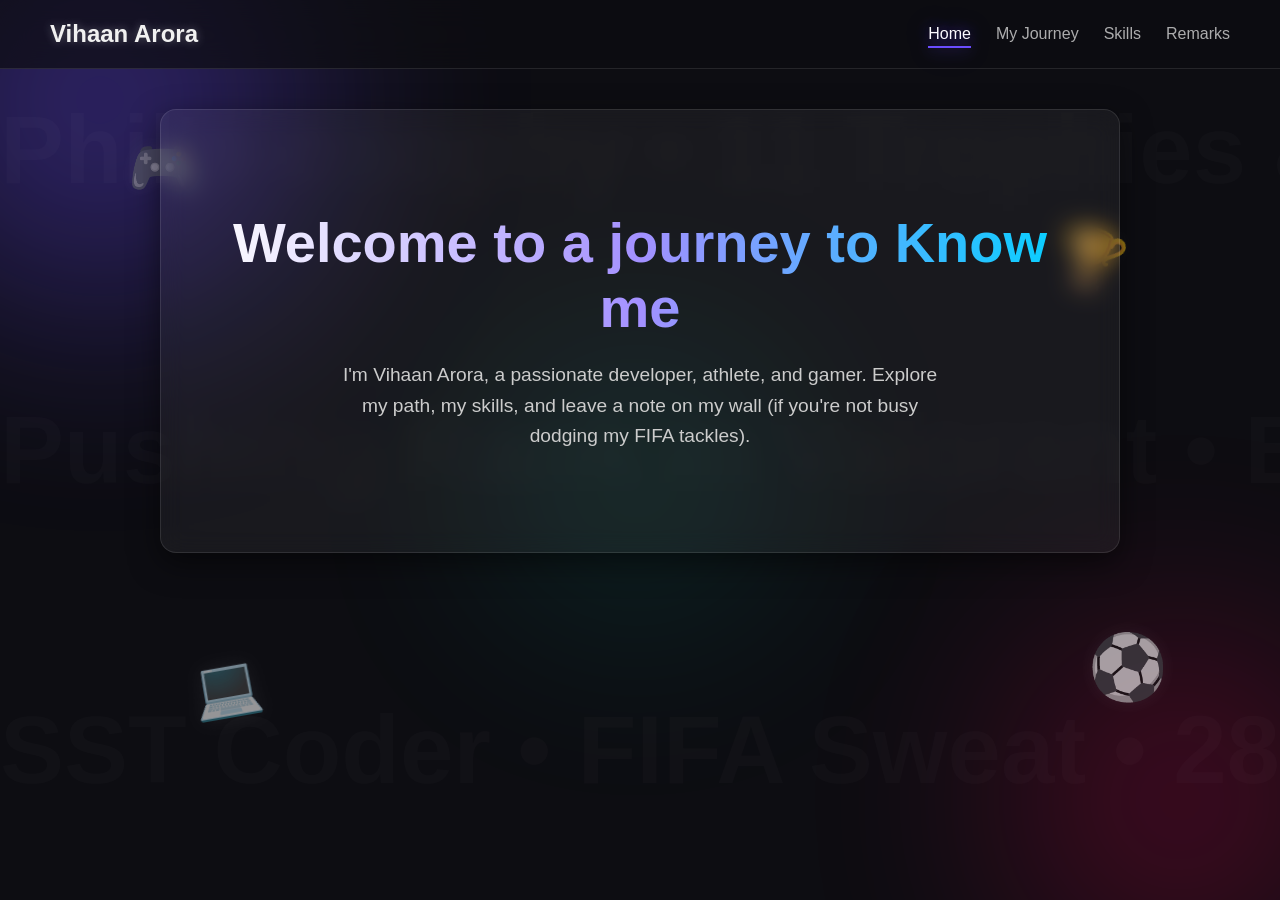
==== index.html @ 1f347086 "Add files via upload" ====
<!DOCTYPE html>
<html lang="en">
<head>
    <meta charset="UTF-8">
    <meta name="viewport" content="width=device-width, initial-scale=1.0">
    <title>Vihaan Arora | Home</title>
    <link rel="stylesheet" href="global.css">
    <style>
        .hero { text-align: center; padding: 100px 40px; position: relative; overflow: hidden; }
        .hero h1 { font-size: 3.5rem; margin-bottom: 20px; background: linear-gradient(90deg, #fff, #a390ff, #00d2ff); -webkit-background-clip: text; -webkit-text-fill-color: transparent; animation: gradientShift 5s infinite alternate; }
        .hero p { font-size: 1.2rem; color: #ccc; max-width: 600px; margin: 0 auto; line-height: 1.6; }
        @keyframes gradientShift { 0% { background-position: 0% 50%; } 100% { background-position: 100% 50%; } }
    </style>
</head>
<body>
    <div class="glow-orb orb-1"></div>
    <div class="glow-orb orb-2"></div>
    <div class="glow-orb orb-3"></div>
    
    <!-- Background Personality Text -->
    <div class="bg-texts">
        <span>Phil's-osophy • 11 Trophies & Counting • RGB Adds 10 FPS</span>
        <span>Pushing Rank in Valorant • BOY! • Midfield Maestro • BITS Pilani</span>
        <span>SST Coder • FIFA Sweat • 28 Medals • God of War</span>
    </div>

    <!-- Random Stickers -->
    <div class="sticker s-1">🎮</div>
    <div class="sticker s-2">⚽</div>
    <div class="sticker s-3">🏆</div>
    <div class="sticker s-4">💻</div>

    <nav>
        <div class="nav-brand">Vihaan Arora</div>
        <div class="nav-links">
            <a href="index.html" class="nav-btn active">Home</a>
            <a href="journey.html" class="nav-btn">My Journey</a>
            <a href="skills.html" class="nav-btn">Skills</a>
            <a href="remarks.html" class="nav-btn">Remarks</a>
        </div>
    </nav>
    <main>
        <div class="glass-container hero">
            <h1>Welcome to a journey to Know me</h1>
            <p>I'm Vihaan Arora, a passionate developer, athlete, and gamer. Explore my path, my skills, and leave a note on my wall (if you're not busy dodging my FIFA tackles).</p>
        </div>
    </main>

    <script src="popups.js"></script>
</body>
</html>
---- global.css ----
:root {
    --bg-color: #0d0d12;
    --text-color: #f1f1f1;
    --accent: #6b4cff;
    --neon-glow: 0 0 15px rgba(107, 76, 255, 0.6), 0 0 30px rgba(107, 76, 255, 0.4);
    --glass-bg: rgba(255, 255, 255, 0.05);
    --glass-border: rgba(255, 255, 255, 0.1);
}

* { margin: 0; padding: 0; box-sizing: border-box; font-family: 'Segoe UI', sans-serif; }
body { background-color: var(--bg-color); color: var(--text-color); overflow-x: hidden; min-height: 100vh; }

/* RGB Ambient Background Glows */
.glow-orb { position: fixed; border-radius: 50%; filter: blur(120px); z-index: -3; }
.orb-1 { width: 400px; height: 400px; background: #6b4cff; top: -100px; left: -100px; opacity: 0.4; }
.orb-2 { width: 300px; height: 300px; background: #ff0055; bottom: -50px; right: -50px; opacity: 0.3; }
.orb-3 { width: 250px; height: 250px; background: #00ffcc; top: 40%; left: 40%; opacity: 0.15; }

/* Personality Background Texts */
.bg-texts {
    position: fixed; top: 0; left: 0; width: 100vw; height: 100vh; pointer-events: none; z-index: -2; 
    overflow: hidden; color: rgba(255,255,255,0.02); font-size: 6rem; font-weight: 900; 
    display: flex; flex-direction: column; justify-content: space-around; white-space: nowrap;
}
.bg-texts span:nth-child(even) { animation: scrollBg 30s linear infinite; }
.bg-texts span:nth-child(odd) { animation: scrollBgRev 35s linear infinite; }
@keyframes scrollBg { 0% { transform: translateX(0); } 100% { transform: translateX(-50%); } }
@keyframes scrollBgRev { 0% { transform: translateX(-50%); } 100% { transform: translateX(0); } }

/* Floating Stickers */
.sticker { position: fixed; font-size: 3.5rem; opacity: 0.6; z-index: -1; animation: float 6s ease-in-out infinite; pointer-events: none; filter: drop-shadow(0 0 10px rgba(255,255,255,0.1)); }
.s-1 { top: 15%; left: 10%; animation-delay: 0s; } /* Controller */
.s-2 { top: 70%; left: 85%; animation-delay: 1.5s; font-size: 4rem; } /* Football */
.s-3 { top: 25%; right: 12%; animation-delay: 2s; transform: rotate(15deg); } /* Trophy */
.s-4 { bottom: 20%; left: 15%; animation-delay: 0.5s; transform: rotate(-10deg); } /* Laptop */
@keyframes float { 0%, 100% { transform: translateY(0) rotate(0deg); } 50% { transform: translateY(-25px) rotate(15deg); } }

/* Navigation with RGB Neon Hover */
nav { display: flex; justify-content: space-between; align-items: center; padding: 20px 50px; background: rgba(13, 13, 18, 0.7); backdrop-filter: blur(15px); border-bottom: 1px solid var(--glass-border); position: sticky; top: 0; z-index: 100; }
.nav-brand { font-size: 1.5rem; font-weight: bold; text-shadow: 0 0 10px rgba(255,255,255,0.3); }
.nav-links { display: flex; gap: 25px; }
.nav-btn { text-decoration: none; color: var(--text-color); font-size: 1rem; transition: 0.3s; opacity: 0.7; position: relative; }
.nav-btn::after { content: ''; position: absolute; bottom: -5px; left: 0; width: 0%; height: 2px; background: var(--accent); transition: 0.3s; box-shadow: var(--neon-glow); }
.nav-btn:hover, .nav-btn.active { opacity: 1; color: #fff; text-shadow: var(--neon-glow); }
.nav-btn:hover::after, .nav-btn.active::after { width: 100%; }

main { padding: 40px 20px; max-width: 1000px; margin: 0 auto; }
.glass-container { background: var(--glass-bg); border: 1px solid var(--glass-border); border-radius: 16px; padding: 40px; backdrop-filter: blur(12px); margin-bottom: 30px; animation: fadeIn 0.5s cubic-bezier(0.1, 0.9, 0.2, 1); box-shadow: 0 10px 30px rgba(0,0,0,0.5); }
@keyframes fadeIn { from { opacity: 0; transform: translateY(20px) scale(0.98); } to { opacity: 1; transform: translateY(0) scale(1); } }

/* Funny Pop-up Toast */
.toast { position: fixed; bottom: -100px; left: 50%; transform: translateX(-50%); background: rgba(13, 13, 18, 0.9); border: 1px solid var(--accent); padding: 15px 25px; border-radius: 50px; font-weight: bold; color: white; box-shadow: var(--neon-glow); transition: 0.6s cubic-bezier(0.68, -0.55, 0.265, 1.55); z-index: 1000; }
.toast.show { bottom: 40px; }
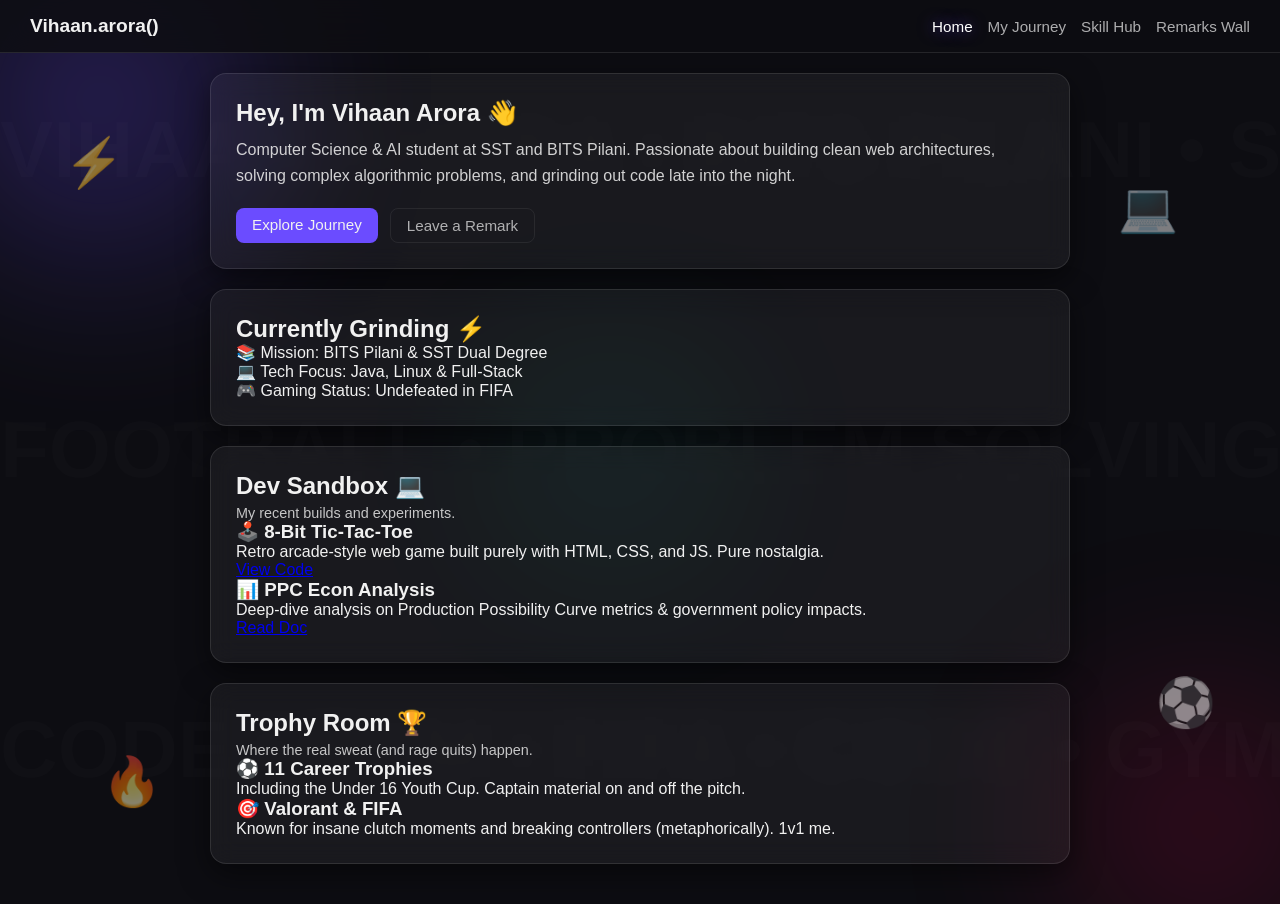
==== commit b4c837c3: "Update index.html" ====
--- a/index.html
+++ b/index.html
@@ -3,47 +3,100 @@
 <head>
     <meta charset="UTF-8">
     <meta name="viewport" content="width=device-width, initial-scale=1.0">
-    <title>Vihaan Arora | Home</title>
+    <title>Vihaan Arora | Portfolio</title>
     <link rel="stylesheet" href="global.css">
-    <style>
-        .hero { text-align: center; padding: 100px 40px; position: relative; overflow: hidden; }
-        .hero h1 { font-size: 3.5rem; margin-bottom: 20px; background: linear-gradient(90deg, #fff, #a390ff, #00d2ff); -webkit-background-clip: text; -webkit-text-fill-color: transparent; animation: gradientShift 5s infinite alternate; }
-        .hero p { font-size: 1.2rem; color: #ccc; max-width: 600px; margin: 0 auto; line-height: 1.6; }
-        @keyframes gradientShift { 0% { background-position: 0% 50%; } 100% { background-position: 100% 50%; } }
-    </style>
 </head>
 <body>
     <div class="glow-orb orb-1"></div>
     <div class="glow-orb orb-2"></div>
     <div class="glow-orb orb-3"></div>
-    
-    <!-- Background Personality Text -->
+
     <div class="bg-texts">
-        <span>Phil's-osophy • 11 Trophies & Counting • RGB Adds 10 FPS</span>
-        <span>Pushing Rank in Valorant • BOY! • Midfield Maestro • BITS Pilani</span>
-        <span>SST Coder • FIFA Sweat • 28 Medals • God of War</span>
+        <span>VIHAAN ARORA • BITS PILANI • SST • CS & AI •</span>
+        <span>FOOTBALL • PROBLEM SOLVING • JAVA • LINUX •</span>
+        <span>CODE • GYM • FIFA • CODE • GYM • FIFA •</span>
     </div>
 
-    <!-- Random Stickers -->
-    <div class="sticker s-1">🎮</div>
+    <div class="sticker s-1">⚡</div>
     <div class="sticker s-2">⚽</div>
-    <div class="sticker s-3">🏆</div>
-    <div class="sticker s-4">💻</div>
+    <div class="sticker s-3">💻</div>
+    <div class="sticker s-4">🔥</div>
 
     <nav>
-        <div class="nav-brand">Vihaan Arora</div>
+        <div class="nav-brand">Vihaan.arora()</div>
         <div class="nav-links">
             <a href="index.html" class="nav-btn active">Home</a>
             <a href="journey.html" class="nav-btn">My Journey</a>
-            <a href="skills.html" class="nav-btn">Skills</a>
-            <a href="remarks.html" class="nav-btn">Remarks</a>
+            <a href="skills.html" class="nav-btn">Skill Hub</a>
+            <a href="remarks.html" class="nav-btn">Remarks Wall</a>
         </div>
     </nav>
+
     <main>
-        <div class="glass-container hero">
-            <h1>Welcome to a journey to Know me</h1>
-            <p>I'm Vihaan Arora, a passionate developer, athlete, and gamer. Explore my path, my skills, and leave a note on my wall (if you're not busy dodging my FIFA tackles).</p>
-        </div>
+        <!-- Hero Section -->
+        <section class="glass-container hero-section">
+            <h1>Hey, I'm Vihaan Arora <span style="color: var(--accent);">👋</span></h1>
+            <p style="margin-top: 10px; opacity: 0.85; line-height: 1.6;">
+                Computer Science & AI student at SST and BITS Pilani. Passionate about building clean web architectures, solving complex algorithmic problems, and grinding out code late into the night.
+            </p>
+            <div style="margin-top: 20px; display: flex; gap: 12px; flex-wrap: wrap;">
+                <a href="journey.html" class="nav-btn" style="background: var(--accent); padding: 8px 16px; border-radius: 8px; opacity: 1;">Explore Journey</a>
+                <a href="remarks.html" class="nav-btn" style="border: 1px solid var(--glass-border); padding: 8px 16px; border-radius: 8px;">Leave a Remark</a>
+            </div>
+        </section>
+
+        <!-- Currently Grinding Live Dashboard -->
+        <section class="glass-container">
+            <h2>Currently Grinding ⚡</h2>
+            <div class="dashboard">
+                <div class="dashboard-item">
+                    <span>📚 Mission: BITS Pilani & SST Dual Degree</span>
+                    <div class="progress-bar"><div class="progress-fill" style="width: 85%; background: var(--accent); color: var(--accent);"></div></div>
+                </div>
+                <div class="dashboard-item">
+                    <span>💻 Tech Focus: Java, Linux & Full-Stack</span>
+                    <div class="progress-bar"><div class="progress-fill" style="width: 70%; background: #00ffcc; color: #00ffcc;"></div></div>
+                </div>
+                <div class="dashboard-item">
+                    <span>🎮 Gaming Status: Undefeated in FIFA</span>
+                    <div class="progress-bar"><div class="progress-fill" style="width: 99%; background: #ff0055; color: #ff0055;"></div></div>
+                </div>
+            </div>
+        </section>
+
+        <!-- Dev Sandbox (Projects) -->
+        <section class="glass-container">
+            <h2>Dev Sandbox 💻</h2>
+            <p style="opacity: 0.8; margin-top: 5px; font-size: 0.9rem;">My recent builds and experiments.</p>
+            <div class="bento-grid">
+                <div class="bento-card">
+                    <h3>🕹️ 8-Bit Tic-Tac-Toe</h3>
+                    <p>Retro arcade-style web game built purely with HTML, CSS, and JS. Pure nostalgia.</p>
+                    <a href="#" class="card-link">View Code</a>
+                </div>
+                <div class="bento-card">
+                    <h3>📊 PPC Econ Analysis</h3>
+                    <p>Deep-dive analysis on Production Possibility Curve metrics & government policy impacts.</p>
+                    <a href="#" class="card-link">Read Doc</a>
+                </div>
+            </div>
+        </section>
+
+        <!-- Trophy Room (Sports & Esports) -->
+        <section class="glass-container">
+            <h2>Trophy Room 🏆</h2>
+            <p style="opacity: 0.8; margin-top: 5px; font-size: 0.9rem;">Where the real sweat (and rage quits) happen.</p>
+            <div class="bento-grid">
+                <div class="bento-card trophy-card">
+                    <h3>⚽ 11 Career Trophies</h3>
+                    <p>Including the Under 16 Youth Cup. Captain material on and off the pitch.</p>
+                </div>
+                <div class="bento-card trophy-card">
+                    <h3>🎯 Valorant & FIFA</h3>
+                    <p>Known for insane clutch moments and breaking controllers (metaphorically). 1v1 me.</p>
+                </div>
+            </div>
+        </section>
     </main>
 
     <script src="popups.js"></script>
--- a/global.css
+++ b/global.css
@@ -1,8 +1,9 @@
+/* global.css - Complete & Optimized with Perfect Vertical Centering */
 :root {
     --bg-color: #0d0d12;
     --text-color: #f1f1f1;
     --accent: #6b4cff;
-    --neon-glow: 0 0 15px rgba(107, 76, 255, 0.6), 0 0 30px rgba(107, 76, 255, 0.4);
+    --neon-glow: 0 0 15px rgba(107, 76, 255, 0.6);
     --glass-bg: rgba(255, 255, 255, 0.05);
     --glass-border: rgba(255, 255, 255, 0.1);
 }
@@ -10,44 +11,95 @@
 * { margin: 0; padding: 0; box-sizing: border-box; font-family: 'Segoe UI', sans-serif; }
 body { background-color: var(--bg-color); color: var(--text-color); overflow-x: hidden; min-height: 100vh; }
 
-/* RGB Ambient Background Glows */
-.glow-orb { position: fixed; border-radius: 50%; filter: blur(120px); z-index: -3; }
-.orb-1 { width: 400px; height: 400px; background: #6b4cff; top: -100px; left: -100px; opacity: 0.4; }
-.orb-2 { width: 300px; height: 300px; background: #ff0055; bottom: -50px; right: -50px; opacity: 0.3; }
-.orb-3 { width: 250px; height: 250px; background: #00ffcc; top: 40%; left: 40%; opacity: 0.15; }
+/* Responsive Background Orbs */
+.glow-orb { position: fixed; border-radius: 50%; filter: blur(100px); z-index: -3; pointer-events: none; }
+.orb-1 { width: 300px; height: 300px; background: #6b4cff; top: -50px; left: -50px; opacity: 0.3; }
+.orb-2 { width: 250px; height: 250px; background: #ff0055; bottom: -50px; right: -50px; opacity: 0.2; }
+.orb-3 { width: 200px; height: 200px; background: #00ffcc; top: 40%; left: 40%; opacity: 0.1; }
 
-/* Personality Background Texts */
+/* Background Personality Texts */
 .bg-texts {
     position: fixed; top: 0; left: 0; width: 100vw; height: 100vh; pointer-events: none; z-index: -2; 
-    overflow: hidden; color: rgba(255,255,255,0.02); font-size: 6rem; font-weight: 900; 
+    overflow: hidden; color: rgba(255,255,255,0.015); font-size: 5rem; font-weight: 900; 
     display: flex; flex-direction: column; justify-content: space-around; white-space: nowrap;
 }
-.bg-texts span:nth-child(even) { animation: scrollBg 30s linear infinite; }
-.bg-texts span:nth-child(odd) { animation: scrollBgRev 35s linear infinite; }
+.bg-texts span:nth-child(even) { animation: scrollBg 35s linear infinite; }
+.bg-texts span:nth-child(odd) { animation: scrollBgRev 40s linear infinite; }
 @keyframes scrollBg { 0% { transform: translateX(0); } 100% { transform: translateX(-50%); } }
 @keyframes scrollBgRev { 0% { transform: translateX(-50%); } 100% { transform: translateX(0); } }
 
 /* Floating Stickers */
-.sticker { position: fixed; font-size: 3.5rem; opacity: 0.6; z-index: -1; animation: float 6s ease-in-out infinite; pointer-events: none; filter: drop-shadow(0 0 10px rgba(255,255,255,0.1)); }
-.s-1 { top: 15%; left: 10%; animation-delay: 0s; } /* Controller */
-.s-2 { top: 70%; left: 85%; animation-delay: 1.5s; font-size: 4rem; } /* Football */
-.s-3 { top: 25%; right: 12%; animation-delay: 2s; transform: rotate(15deg); } /* Trophy */
-.s-4 { bottom: 20%; left: 15%; animation-delay: 0.5s; transform: rotate(-10deg); } /* Laptop */
-@keyframes float { 0%, 100% { transform: translateY(0) rotate(0deg); } 50% { transform: translateY(-25px) rotate(15deg); } }
+.sticker { position: fixed; font-size: 3rem; opacity: 0.5; z-index: -1; animation: float 6s ease-in-out infinite; pointer-events: none; }
+.s-1 { top: 15%; left: 5%; }
+.s-2 { top: 75%; right: 5%; animation-delay: 1.5s; }
+.s-3 { top: 20%; right: 8%; animation-delay: 2s; }
+.s-4 { bottom: 10%; left: 8%; animation-delay: 0.5s; }
+@keyframes float { 0%, 100% { transform: translateY(0); } 50% { transform: translateY(-15px); } }
 
-/* Navigation with RGB Neon Hover */
-nav { display: flex; justify-content: space-between; align-items: center; padding: 20px 50px; background: rgba(13, 13, 18, 0.7); backdrop-filter: blur(15px); border-bottom: 1px solid var(--glass-border); position: sticky; top: 0; z-index: 100; }
-.nav-brand { font-size: 1.5rem; font-weight: bold; text-shadow: 0 0 10px rgba(255,255,255,0.3); }
-.nav-links { display: flex; gap: 25px; }
-.nav-btn { text-decoration: none; color: var(--text-color); font-size: 1rem; transition: 0.3s; opacity: 0.7; position: relative; }
-.nav-btn::after { content: ''; position: absolute; bottom: -5px; left: 0; width: 0%; height: 2px; background: var(--accent); transition: 0.3s; box-shadow: var(--neon-glow); }
+/* Responsive Navigation Bar */
+nav { display: flex; justify-content: space-between; align-items: center; padding: 15px 30px; background: rgba(13, 13, 18, 0.85); backdrop-filter: blur(15px); border-bottom: 1px solid var(--glass-border); position: sticky; top: 0; z-index: 100; }
+.nav-brand { font-size: 1.2rem; font-weight: bold; }
+.nav-links { display: flex; gap: 15px; flex-wrap: wrap; }
+.nav-btn { text-decoration: none; color: var(--text-color); font-size: 0.95rem; transition: 0.3s; opacity: 0.7; }
 .nav-btn:hover, .nav-btn.active { opacity: 1; color: #fff; text-shadow: var(--neon-glow); }
-.nav-btn:hover::after, .nav-btn.active::after { width: 100%; }
 
-main { padding: 40px 20px; max-width: 1000px; margin: 0 auto; }
-.glass-container { background: var(--glass-bg); border: 1px solid var(--glass-border); border-radius: 16px; padding: 40px; backdrop-filter: blur(12px); margin-bottom: 30px; animation: fadeIn 0.5s cubic-bezier(0.1, 0.9, 0.2, 1); box-shadow: 0 10px 30px rgba(0,0,0,0.5); }
-@keyframes fadeIn { from { opacity: 0; transform: translateY(20px) scale(0.98); } to { opacity: 1; transform: translateY(0) scale(1); } }
+main { padding: 20px; max-width: 900px; margin: 0 auto; width: 100%; }
+.glass-container { background: var(--glass-bg); border: 1px solid var(--glass-border); border-radius: 16px; padding: 25px; backdrop-filter: blur(12px); margin-bottom: 20px; box-shadow: 0 10px 30px rgba(0,0,0,0.5); }
 
-/* Funny Pop-up Toast */
-.toast { position: fixed; bottom: -100px; left: 50%; transform: translateX(-50%); background: rgba(13, 13, 18, 0.9); border: 1px solid var(--accent); padding: 15px 25px; border-radius: 50px; font-weight: bold; color: white; box-shadow: var(--neon-glow); transition: 0.6s cubic-bezier(0.68, -0.55, 0.265, 1.55); z-index: 1000; }
-.toast.show { bottom: 40px; }
+/* Multi-directional Toast Notifications (Vertically Centered Left/Right) */
+.toast {
+    position: fixed;
+    background: rgba(13, 13, 18, 0.95);
+    border: 1px solid var(--accent);
+    padding: 14px 22px;
+    border-radius: 12px;
+    font-weight: bold;
+    color: white;
+    box-shadow: var(--neon-glow);
+    z-index: 1000;
+    font-size: 0.95rem;
+    max-width: 320px;
+    width: max-content;
+    transition: 0.6s cubic-bezier(0.175, 0.885, 0.32, 1.275);
+}
+
+/* Bottom Entrance */
+.toast-bottom { bottom: -100px; left: 50%; transform: translateX(-50%); }
+.toast-bottom.show { bottom: 30px; transform: translateX(-50%); }
+
+/* Top Entrance */
+.toast-top { top: -100px; left: 50%; transform: translateX(-50%); }
+.toast-top.show { top: 30px; transform: translateX(-50%); }
+
+/* Left Entrance (Vertically Centered on Left Side) */
+.toast-left { left: -400px; top: 50%; transform: translateY(-50%); }
+.toast-left.show { left: 30px; transform: translateY(-50%); }
+
+/* Right Entrance (Vertically Centered on Right Side) */
+.toast-right { right: -400px; top: 50%; transform: translateY(-50%); }
+.toast-right.show { right: 30px; transform: translateY(-50%); }
+
+/* Mobile Optimizations */
+@media (max-width: 768px) {
+    nav { padding: 15px 20px; flex-direction: column; gap: 10px; text-align: center; }
+    .nav-links { justify-content: center; gap: 12px; }
+    .sticker, .bg-texts { display: none; }
+    .glass-container { padding: 20px; }
+    main { padding: 10px; }
+
+    /* On mobile, force left/right popups to slide from bottom smoothly to prevent screen cutting */
+    .toast-left, .toast-right { 
+        left: 50% !important; 
+        right: auto !important; 
+        top: auto !important;
+        transform: translateX(-50%); 
+        bottom: -100px;
+    }
+    .toast-left.show, .toast-right.show { 
+        left: 50% !important; 
+        right: auto !important; 
+        top: auto !important;
+        transform: translateX(-50%); 
+        bottom: 30px; 
+    }
+}
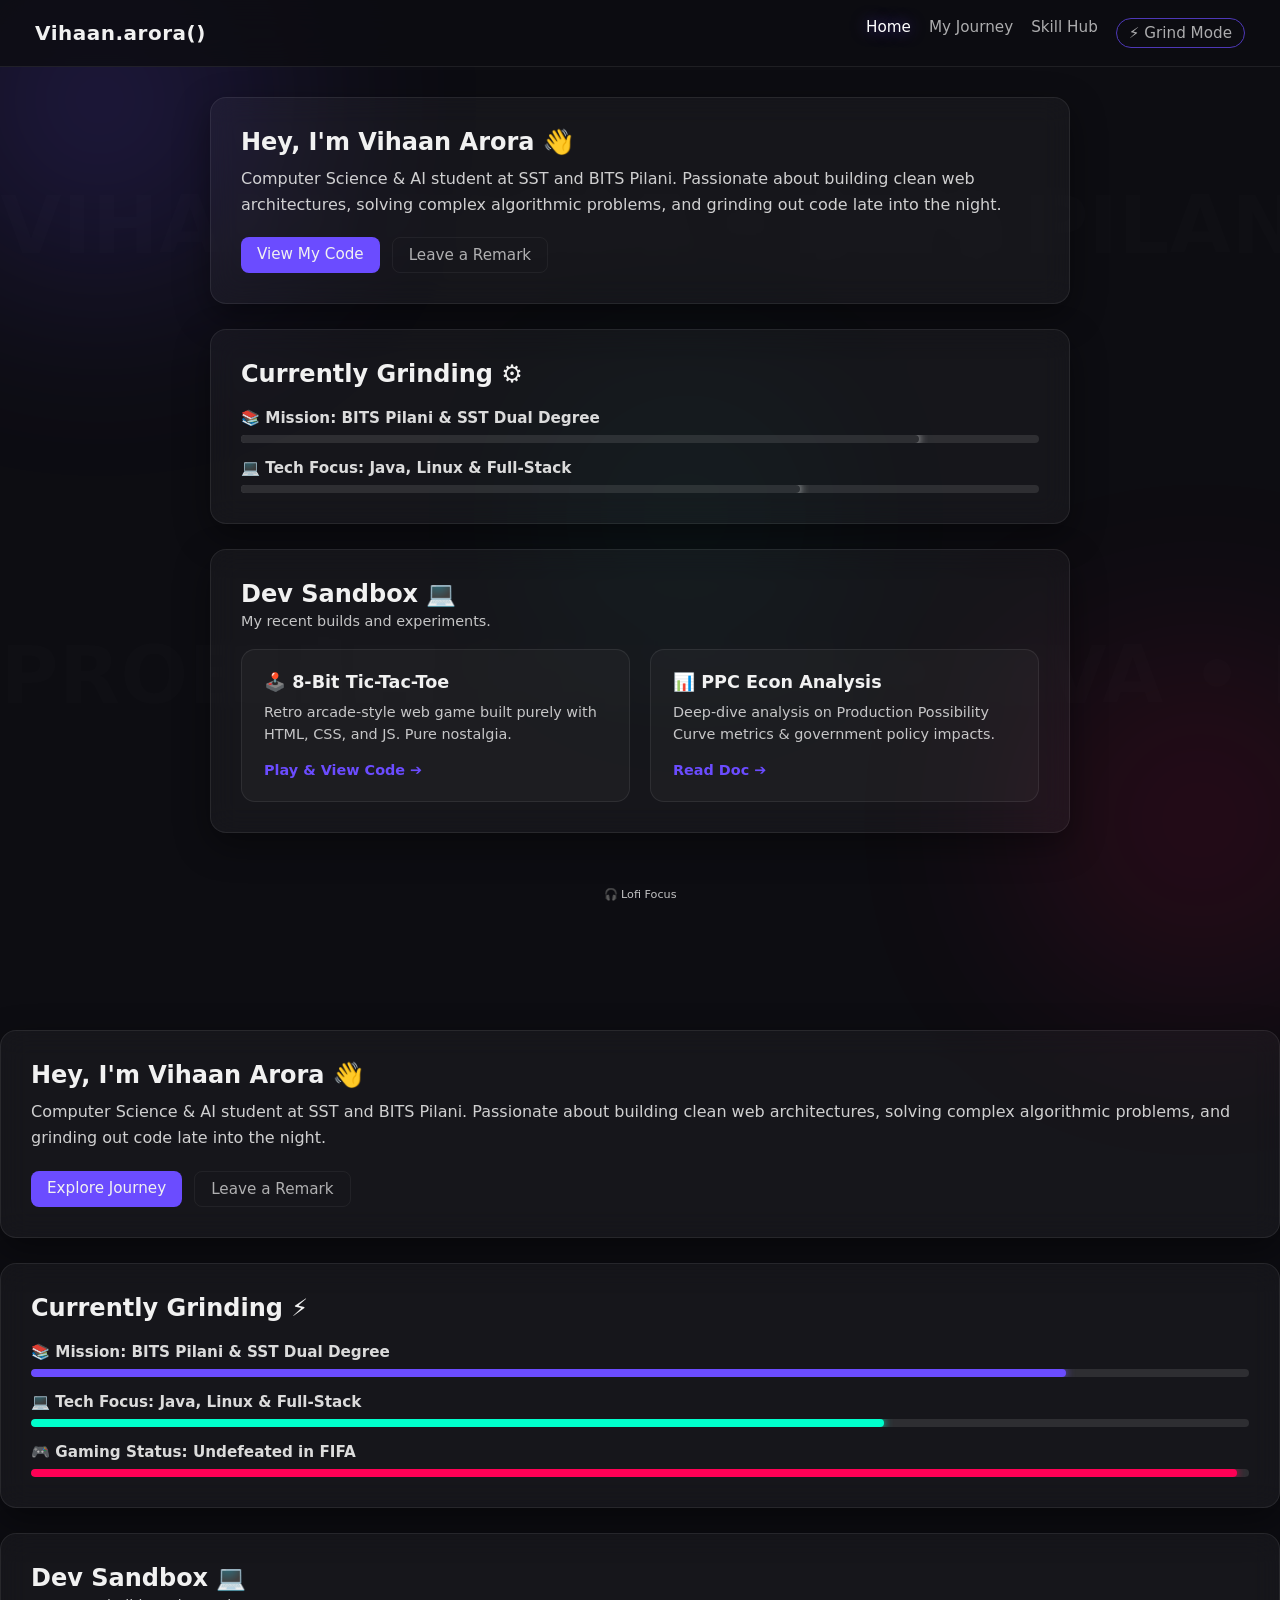
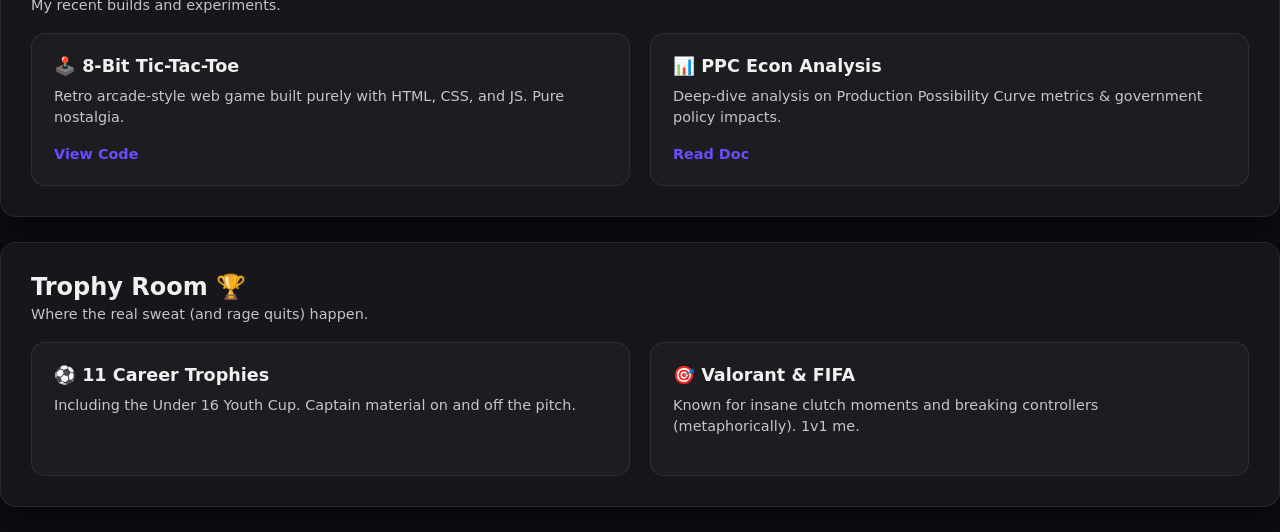
==== commit 3c66d082: "Refactor index.html with theme and content updates Updated body tag to include data-theme attribute," ====
--- a/index.html
+++ b/index.html
@@ -6,35 +6,85 @@
     <title>Vihaan Arora | Portfolio</title>
     <link rel="stylesheet" href="global.css">
 </head>
-<body>
+<body data-theme="grind">
+    <!-- Atmospheric Orbs -->
     <div class="glow-orb orb-1"></div>
     <div class="glow-orb orb-2"></div>
     <div class="glow-orb orb-3"></div>
 
     <div class="bg-texts">
         <span>VIHAAN ARORA • BITS PILANI • SST • CS & AI •</span>
-        <span>FOOTBALL • PROBLEM SOLVING • JAVA • LINUX •</span>
-        <span>CODE • GYM • FIFA • CODE • GYM • FIFA •</span>
+        <span>PROBLEM SOLVING • JAVA • LINUX • FULL STACK •</span>
     </div>
 
-    <div class="sticker s-1">⚡</div>
-    <div class="sticker s-2">⚽</div>
-    <div class="sticker s-3">💻</div>
-    <div class="sticker s-4">🔥</div>
-
+    <!-- Floating Navigation -->
     <nav>
         <div class="nav-brand">Vihaan.arora()</div>
         <div class="nav-links">
             <a href="index.html" class="nav-btn active">Home</a>
             <a href="journey.html" class="nav-btn">My Journey</a>
             <a href="skills.html" class="nav-btn">Skill Hub</a>
-            <a href="remarks.html" class="nav-btn">Remarks Wall</a>
+            <!-- Theme Toggle Button -->
+            <button id="theme-toggle" class="nav-btn" style="background: none; border: 1px solid var(--accent); padding: 5px 12px; border-radius: 20px; cursor: pointer; color: var(--text-color);">⚡ Grind Mode</button>
         </div>
     </nav>
 
     <main>
         <!-- Hero Section -->
         <section class="glass-container hero-section">
+            <h1>Hey, I'm Vihaan Arora <span style="color: var(--accent);">👋</span></h1>
+            <p style="margin-top: 10px; opacity: 0.85; line-height: 1.6;">
+                Computer Science & AI student at SST and BITS Pilani. Passionate about building clean web architectures, solving complex algorithmic problems, and grinding out code late into the night.
+            </p>
+            <div style="margin-top: 20px; display: flex; gap: 12px; flex-wrap: wrap;">
+                <a href="tictactoe.html" class="nav-btn" style="background: var(--accent); padding: 8px 16px; border-radius: 8px; opacity: 1;">View My Code</a>
+                <a href="remarks.html" class="nav-btn" style="border: 1px solid var(--glass-border); padding: 8px 16px; border-radius: 8px;">Leave a Remark</a>
+            </div>
+        </section>
+
+        <!-- Currently Grinding Live Dashboard -->
+        <section class="glass-container">
+            <h2>Currently Grinding ⚙️</h2>
+            <div class="dashboard">
+                <div class="dashboard-item">
+                    <span>📚 Mission: BITS Pilani & SST Dual Degree</span>
+                    <div class="progress-bar"><div class="progress-fill" style="width: 85%;"></div></div>
+                </div>
+                <div class="dashboard-item">
+                    <span>💻 Tech Focus: Java, Linux & Full-Stack</span>
+                    <div class="progress-bar"><div class="progress-fill" style="width: 70%;"></div></div>
+                </div>
+            </div>
+        </section>
+
+        <!-- Dev Sandbox (Projects now linking to real pages) -->
+        <section class="glass-container">
+            <h2>Dev Sandbox 💻</h2>
+            <p style="opacity: 0.8; margin-top: 5px; font-size: 0.9rem;">My recent builds and experiments.</p>
+            <div class="bento-grid">
+                <div class="bento-card">
+                    <h3>🕹️ 8-Bit Tic-Tac-Toe</h3>
+                    <p>Retro arcade-style web game built purely with HTML, CSS, and JS. Pure nostalgia.</p>
+                    <a href="tictactoe.html" class="card-link">Play & View Code ➔</a>
+                </div>
+                <div class="bento-card">
+                    <h3>📊 PPC Econ Analysis</h3>
+                    <p>Deep-dive analysis on Production Possibility Curve metrics & government policy impacts.</p>
+                    <a href="ppc.html" class="card-link">Read Doc ➔</a>
+                </div>
+            </div>
+        </section>
+    </main>
+
+    <!-- Floating YT Music Widget -->
+    <div class="yt-widget">
+        <p style="font-size: 0.7rem; text-align: center; margin-bottom: 5px; opacity: 0.8;">🎧 Lofi Focus</p>
+        <iframe width="220" height="120" src="https://www.youtube.com/embed/jfKfPfyJRdk?autoplay=0&controls=1" title="Lofi hip hop mix" frameborder="0" allow="accelerometer; autoplay; clipboard-write; encrypted-media; picture-in-picture" style="border-radius: 8px;"></iframe>
+    </div>
+
+    <script src="popups.js"></script>
+</body>
+</html>        <section class="glass-container hero-section">
             <h1>Hey, I'm Vihaan Arora <span style="color: var(--accent);">👋</span></h1>
             <p style="margin-top: 10px; opacity: 0.85; line-height: 1.6;">
                 Computer Science & AI student at SST and BITS Pilani. Passionate about building clean web architectures, solving complex algorithmic problems, and grinding out code late into the night.
--- a/global.css
+++ b/global.css
@@ -1,26 +1,23 @@
-/* global.css - Complete & Optimized with Perfect Vertical Centering */
 :root {
     --bg-color: #0d0d12;
     --text-color: #f1f1f1;
     --accent: #6b4cff;
     --neon-glow: 0 0 15px rgba(107, 76, 255, 0.6);
-    --glass-bg: rgba(255, 255, 255, 0.05);
-    --glass-border: rgba(255, 255, 255, 0.1);
+    --glass-bg: rgba(255, 255, 255, 0.04);
+    --glass-border: rgba(255, 255, 255, 0.08);
 }
 
-* { margin: 0; padding: 0; box-sizing: border-box; font-family: 'Segoe UI', sans-serif; }
+* { margin: 0; padding: 0; box-sizing: border-box; font-family: 'Segoe UI', system-ui, sans-serif; }
 body { background-color: var(--bg-color); color: var(--text-color); overflow-x: hidden; min-height: 100vh; }
 
-/* Responsive Background Orbs */
-.glow-orb { position: fixed; border-radius: 50%; filter: blur(100px); z-index: -3; pointer-events: none; }
-.orb-1 { width: 300px; height: 300px; background: #6b4cff; top: -50px; left: -50px; opacity: 0.3; }
-.orb-2 { width: 250px; height: 250px; background: #ff0055; bottom: -50px; right: -50px; opacity: 0.2; }
-.orb-3 { width: 200px; height: 200px; background: #00ffcc; top: 40%; left: 40%; opacity: 0.1; }
+.glow-orb { position: fixed; border-radius: 50%; filter: blur(120px); z-index: -3; pointer-events: none; }
+.orb-1 { width: 320px; height: 320px; background: #6b4cff; top: -60px; left: -60px; opacity: 0.25; }
+.orb-2 { width: 280px; height: 280px; background: #ff0055; bottom: -60px; right: -60px; opacity: 0.18; }
+.orb-3 { width: 220px; height: 220px; background: #00ffcc; top: 45%; left: 45%; opacity: 0.08; }
 
-/* Background Personality Texts */
 .bg-texts {
     position: fixed; top: 0; left: 0; width: 100vw; height: 100vh; pointer-events: none; z-index: -2; 
-    overflow: hidden; color: rgba(255,255,255,0.015); font-size: 5rem; font-weight: 900; 
+    overflow: hidden; color: rgba(255, 255, 255, 0.012); font-size: 5rem; font-weight: 900; 
     display: flex; flex-direction: column; justify-content: space-around; white-space: nowrap;
 }
 .bg-texts span:nth-child(even) { animation: scrollBg 35s linear infinite; }
@@ -28,78 +25,49 @@
 @keyframes scrollBg { 0% { transform: translateX(0); } 100% { transform: translateX(-50%); } }
 @keyframes scrollBgRev { 0% { transform: translateX(-50%); } 100% { transform: translateX(0); } }
 
-/* Floating Stickers */
-.sticker { position: fixed; font-size: 3rem; opacity: 0.5; z-index: -1; animation: float 6s ease-in-out infinite; pointer-events: none; }
-.s-1 { top: 15%; left: 5%; }
-.s-2 { top: 75%; right: 5%; animation-delay: 1.5s; }
-.s-3 { top: 20%; right: 8%; animation-delay: 2s; }
-.s-4 { bottom: 10%; left: 8%; animation-delay: 0.5s; }
-@keyframes float { 0%, 100% { transform: translateY(0); } 50% { transform: translateY(-15px); } }
+.sticker { position: fixed; font-size: 2.8rem; opacity: 0.45; z-index: -1; animation: floatAnim 6s infinite; pointer-events: none; }
+.s-1 { top: 15%; left: 5%; } .s-2 { top: 75%; right: 5%; animation-delay: 1.5s; }
+.s-3 { top: 22%; right: 8%; animation-delay: 2s; } .s-4 { bottom: 12%; left: 8%; animation-delay: 0.5s; }
+@keyframes floatAnim { 0%, 100% { transform: translateY(0); } 50% { transform: translateY(-15px); } }
 
-/* Responsive Navigation Bar */
-nav { display: flex; justify-content: space-between; align-items: center; padding: 15px 30px; background: rgba(13, 13, 18, 0.85); backdrop-filter: blur(15px); border-bottom: 1px solid var(--glass-border); position: sticky; top: 0; z-index: 100; }
-.nav-brand { font-size: 1.2rem; font-weight: bold; }
-.nav-links { display: flex; gap: 15px; flex-wrap: wrap; }
+nav { display: flex; justify-content: space-between; align-items: center; padding: 18px 35px; background: rgba(13, 13, 18, 0.82); backdrop-filter: blur(16px); border-bottom: 1px solid var(--glass-border); position: sticky; top: 0; z-index: 100; }
+.nav-brand { font-size: 1.25rem; font-weight: 700; letter-spacing: 0.5px; }
+.nav-links { display: flex; gap: 18px; flex-wrap: wrap; }
 .nav-btn { text-decoration: none; color: var(--text-color); font-size: 0.95rem; transition: 0.3s; opacity: 0.7; }
 .nav-btn:hover, .nav-btn.active { opacity: 1; color: #fff; text-shadow: var(--neon-glow); }
 
-main { padding: 20px; max-width: 900px; margin: 0 auto; width: 100%; }
-.glass-container { background: var(--glass-bg); border: 1px solid var(--glass-border); border-radius: 16px; padding: 25px; backdrop-filter: blur(12px); margin-bottom: 20px; box-shadow: 0 10px 30px rgba(0,0,0,0.5); }
+main { padding: 30px 20px; max-width: 900px; margin: 0 auto; width: 100%; }
+.glass-container { background: var(--glass-bg); border: 1px solid var(--glass-border); border-radius: 16px; padding: 30px; backdrop-filter: blur(14px); margin-bottom: 25px; box-shadow: 0 12px 35px rgba(0, 0, 0, 0.4); }
 
-/* Multi-directional Toast Notifications (Vertically Centered Left/Right) */
-.toast {
-    position: fixed;
-    background: rgba(13, 13, 18, 0.95);
-    border: 1px solid var(--accent);
-    padding: 14px 22px;
-    border-radius: 12px;
-    font-weight: bold;
-    color: white;
-    box-shadow: var(--neon-glow);
-    z-index: 1000;
-    font-size: 0.95rem;
-    max-width: 320px;
-    width: max-content;
-    transition: 0.6s cubic-bezier(0.175, 0.885, 0.32, 1.275);
+.dashboard { margin-top: 20px; display: flex; flex-direction: column; gap: 15px; }
+.dashboard-item span { font-weight: 600; font-size: 0.95rem; opacity: 0.9; }
+.progress-bar { width: 100%; height: 8px; background: rgba(255,255,255,0.1); border-radius: 5px; margin-top: 8px; overflow: hidden; }
+.progress-fill { height: 100%; border-radius: 5px; box-shadow: 0 0 10px currentColor; transition: width 1.5s ease-in-out; }
+
+.bento-grid { display: grid; grid-template-columns: repeat(auto-fit, minmax(280px, 1fr)); gap: 20px; margin-top: 20px; }
+.bento-card { background: rgba(255,255,255,0.03); border: 1px solid var(--glass-border); padding: 22px; border-radius: 14px; transition: 0.3s ease; position: relative; overflow: hidden; }
+.bento-card:hover { transform: translateY(-5px); border-color: var(--accent); background: rgba(107, 76, 255, 0.05); }
+.bento-card h3 { margin-bottom: 10px; font-size: 1.1rem; }
+.bento-card p { opacity: 0.8; font-size: 0.9rem; line-height: 1.5; margin-bottom: 15px; }
+.card-link { display: inline-block; text-decoration: none; color: var(--accent); font-weight: bold; font-size: 0.9rem; transition: 0.2s; }
+.card-link:hover { text-shadow: var(--neon-glow); }
+.trophy-card:hover { border-color: #ff0055; background: rgba(255, 0, 85, 0.05); }
+
+.toast { position: fixed; background: rgba(15, 15, 22, 0.96); border: 1px solid var(--accent); padding: 14px 22px; border-radius: 12px; font-weight: 600; color: white; box-shadow: var(--neon-glow); z-index: 1000; font-size: 0.9rem; max-width: 320px; width: max-content; transition: all 0.6s cubic-bezier(0.175, 0.885, 0.32, 1.275); }
+.toast-bottom { bottom: -100px; left: 50%; transform: translateX(-50%); } .toast-bottom.show { bottom: 30px; transform: translateX(-50%); }
+.toast-top { top: -100px; left: 50%; transform: translateX(-50%); } .toast-top.show { top: 30px; transform: translateX(-50%); }
+.toast-left { left: -400px; top: 50%; transform: translateY(-50%); } .toast-left.show { left: 30px; transform: translateY(-50%); }
+.toast-right { right: -400px; top: 50%; transform: translateY(-50%); } .toast-right.show { right: 30px; transform: translateY(-50%); }
+
+@media (max-width: 768px) {
+    nav { padding: 15px 20px; flex-direction: column; gap: 12px; text-align: center; }
+    .nav-links { justify-content: center; gap: 14px; }
+    .sticker, .bg-texts { display: none; }
+    .glass-container { padding: 22px; } main { padding: 15px; }
+    .toast-left, .toast-right { left: 50% !important; right: auto !important; top: auto !important; transform: translateX(-50%); bottom: -100px; }
+    .toast-left.show, .toast-right.show { left: 50% !important; right: auto !important; top: auto !important; transform: translateX(-50%); bottom: 30px; }
 }
 
-/* Bottom Entrance */
-.toast-bottom { bottom: -100px; left: 50%; transform: translateX(-50%); }
-.toast-bottom.show { bottom: 30px; transform: translateX(-50%); }
-
-/* Top Entrance */
-.toast-top { top: -100px; left: 50%; transform: translateX(-50%); }
-.toast-top.show { top: 30px; transform: translateX(-50%); }
-
-/* Left Entrance (Vertically Centered on Left Side) */
-.toast-left { left: -400px; top: 50%; transform: translateY(-50%); }
-.toast-left.show { left: 30px; transform: translateY(-50%); }
-
-/* Right Entrance (Vertically Centered on Right Side) */
-.toast-right { right: -400px; top: 50%; transform: translateY(-50%); }
-.toast-right.show { right: 30px; transform: translateY(-50%); }
-
-/* Mobile Optimizations */
-@media (max-width: 768px) {
-    nav { padding: 15px 20px; flex-direction: column; gap: 10px; text-align: center; }
-    .nav-links { justify-content: center; gap: 12px; }
-    .sticker, .bg-texts { display: none; }
-    .glass-container { padding: 20px; }
-    main { padding: 10px; }
-
-    /* On mobile, force left/right popups to slide from bottom smoothly to prevent screen cutting */
-    .toast-left, .toast-right { 
-        left: 50% !important; 
-        right: auto !important; 
-        top: auto !important;
-        transform: translateX(-50%); 
-        bottom: -100px;
-    }
-    .toast-left.show, .toast-right.show { 
-        left: 50% !important; 
-        right: auto !important; 
-        top: auto !important;
-        transform: translateX(-50%); 
-        bottom: 30px; 
-    }
-}
+.timeline { border-left: 2px solid var(--accent); padding-left: 20px; margin-top: 20px; }
+.timeline-item { position: relative; margin-bottom: 25px; }
+.timeline-item::before { content: ''; position: absolute; left: -27px; top: 0; width: 12px; height: 12px; background: var(--accent); border-radius: 50%; box-shadow: var(--neon-glow); }
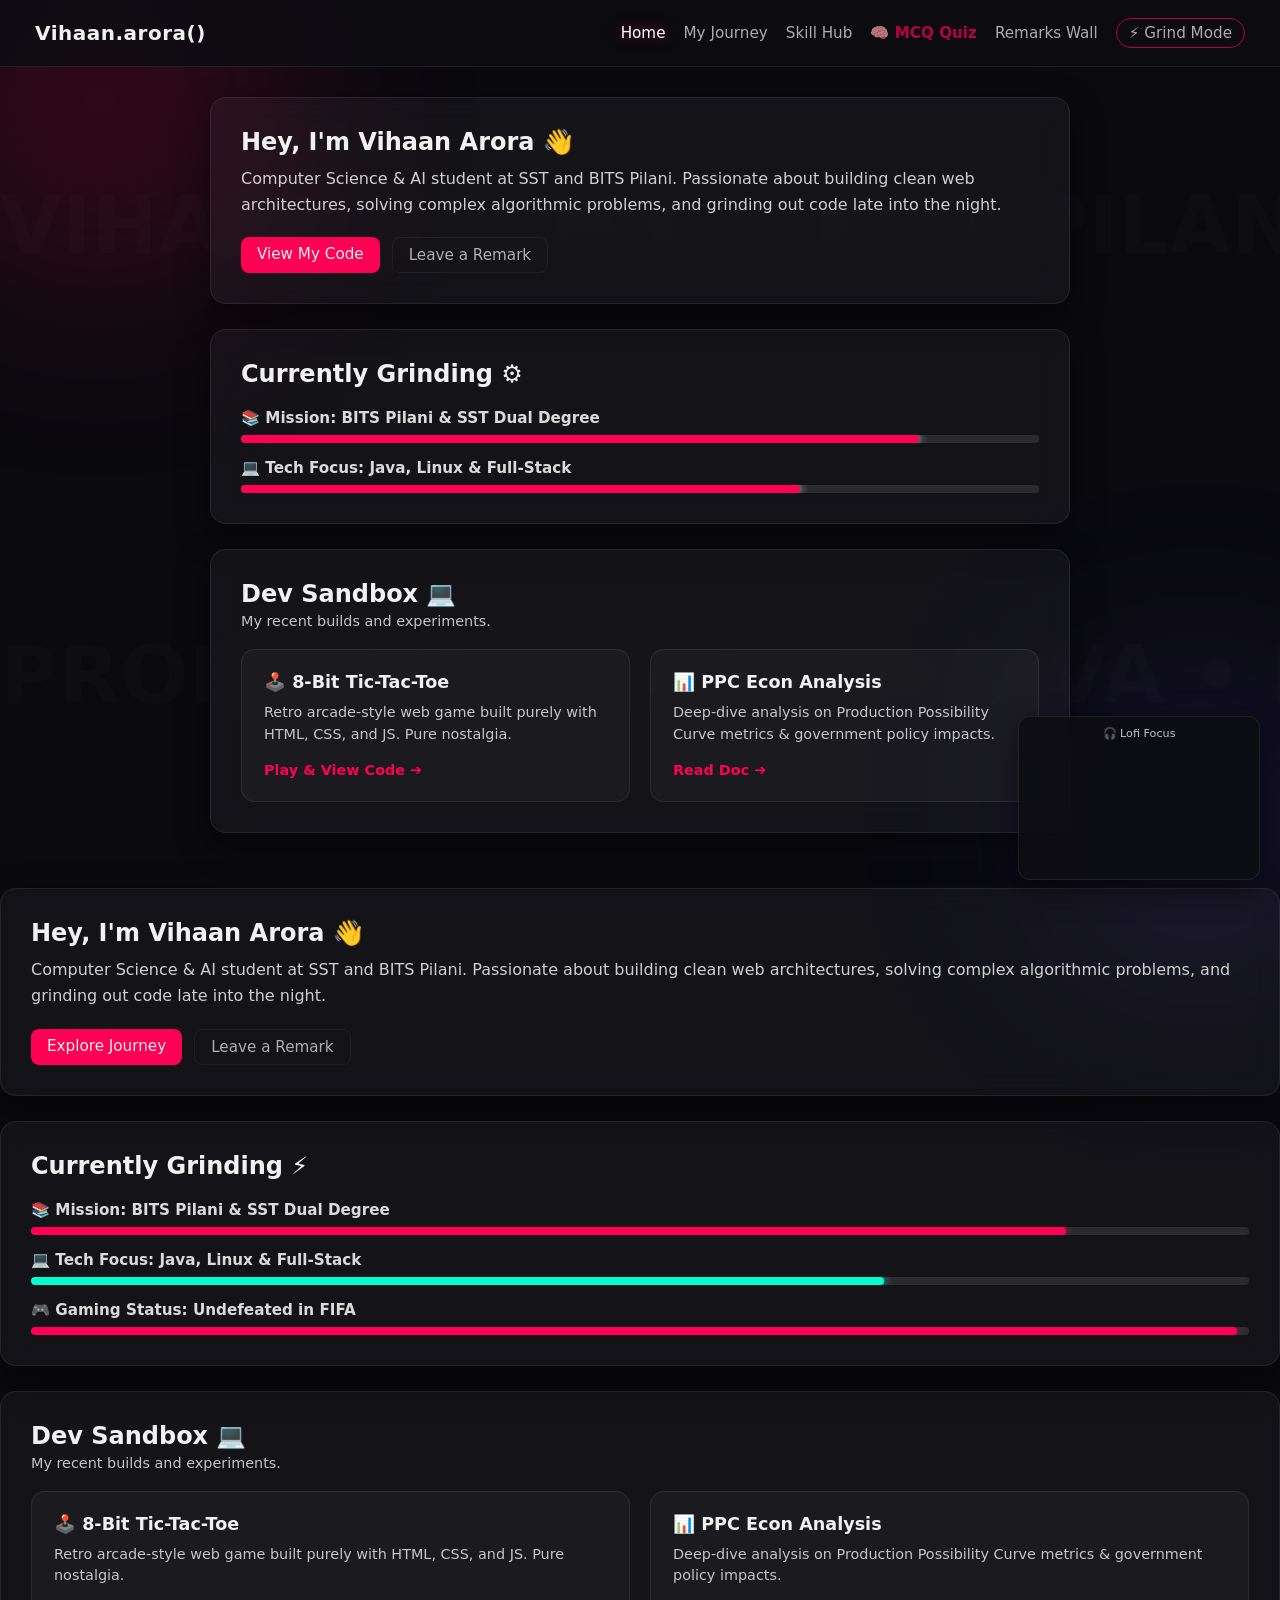
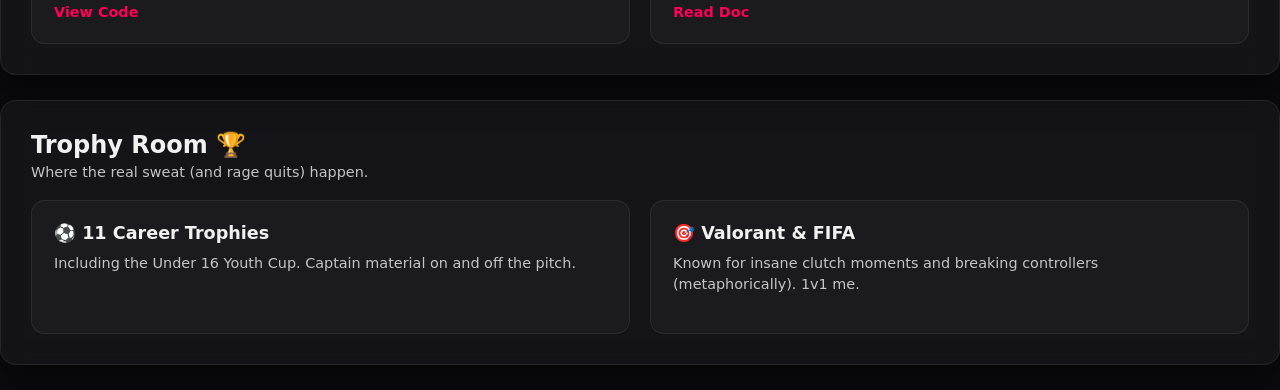
==== commit e74146e7: "Update navigation links in index.html Added links for MCQ Quiz and Remarks Wall to navigation." ====
--- a/index.html
+++ b/index.html
@@ -18,17 +18,17 @@
     </div>
 
     <!-- Floating Navigation -->
-    <nav>
+   <nav>
         <div class="nav-brand">Vihaan.arora()</div>
         <div class="nav-links">
             <a href="index.html" class="nav-btn active">Home</a>
             <a href="journey.html" class="nav-btn">My Journey</a>
             <a href="skills.html" class="nav-btn">Skill Hub</a>
-            <!-- Theme Toggle Button -->
+            <a href="quiz.html" class="nav-btn" style="color: var(--accent); font-weight: bold;">🧠 MCQ Quiz</a>
+            <a href="remarks.html" class="nav-btn">Remarks Wall</a>
             <button id="theme-toggle" class="nav-btn" style="background: none; border: 1px solid var(--accent); padding: 5px 12px; border-radius: 20px; cursor: pointer; color: var(--text-color);">⚡ Grind Mode</button>
         </div>
     </nav>
-
     <main>
         <!-- Hero Section -->
         <section class="glass-container hero-section">
--- a/global.css
+++ b/global.css
@@ -1,40 +1,72 @@
 :root {
-    --bg-color: #0d0d12;
+    /* DEFAULT: GRIND MODE (Aggressive Pink/Purple) */
+    --bg-color: #0a0a0f;
     --text-color: #f1f1f1;
-    --accent: #6b4cff;
-    --neon-glow: 0 0 15px rgba(107, 76, 255, 0.6);
+    --accent: #ff0055; 
+    --neon-glow: 0 0 15px rgba(255, 0, 85, 0.6);
     --glass-bg: rgba(255, 255, 255, 0.04);
     --glass-border: rgba(255, 255, 255, 0.08);
+    --orb-1-color: #ff0055;
+    --orb-2-color: #6b4cff;
 }
 
-* { margin: 0; padding: 0; box-sizing: border-box; font-family: 'Segoe UI', system-ui, sans-serif; }
+[data-theme="chill"] {
+    /* CHILL MODE (Aesthetic Teal/Blue) */
+    --bg-color: #051014;
+    --accent: #00ffcc;
+    --neon-glow: 0 0 15px rgba(0, 255, 204, 0.6);
+    --orb-1-color: #00ffcc;
+    --orb-2-color: #0077ff;
+}
+
+* { margin: 0; padding: 0; box-sizing: border-box; font-family: 'Segoe UI', system-ui, sans-serif; transition: background-color 0.5s, color 0.5s, box-shadow 0.5s, border-color 0.5s; }
 body { background-color: var(--bg-color); color: var(--text-color); overflow-x: hidden; min-height: 100vh; }
 
-.glow-orb { position: fixed; border-radius: 50%; filter: blur(120px); z-index: -3; pointer-events: none; }
-.orb-1 { width: 320px; height: 320px; background: #6b4cff; top: -60px; left: -60px; opacity: 0.25; }
-.orb-2 { width: 280px; height: 280px; background: #ff0055; bottom: -60px; right: -60px; opacity: 0.18; }
-.orb-3 { width: 220px; height: 220px; background: #00ffcc; top: 45%; left: 45%; opacity: 0.08; }
+.glow-orb { position: fixed; border-radius: 50%; filter: blur(120px); z-index: -3; pointer-events: none; transition: background 1s; }
+.orb-1 { width: 320px; height: 320px; background: var(--orb-1-color); top: -60px; left: -60px; opacity: 0.25; }
+.orb-2 { width: 280px; height: 280px; background: var(--orb-2-color); bottom: -60px; right: -60px; opacity: 0.18; }
 
-.bg-texts {
-    position: fixed; top: 0; left: 0; width: 100vw; height: 100vh; pointer-events: none; z-index: -2; 
-    overflow: hidden; color: rgba(255, 255, 255, 0.012); font-size: 5rem; font-weight: 900; 
-    display: flex; flex-direction: column; justify-content: space-around; white-space: nowrap;
-}
+.bg-texts { position: fixed; top: 0; left: 0; width: 100vw; height: 100vh; pointer-events: none; z-index: -2; overflow: hidden; color: rgba(255, 255, 255, 0.015); font-size: 5rem; font-weight: 900; display: flex; flex-direction: column; justify-content: space-around; white-space: nowrap; }
 .bg-texts span:nth-child(even) { animation: scrollBg 35s linear infinite; }
 .bg-texts span:nth-child(odd) { animation: scrollBgRev 40s linear infinite; }
 @keyframes scrollBg { 0% { transform: translateX(0); } 100% { transform: translateX(-50%); } }
 @keyframes scrollBgRev { 0% { transform: translateX(-50%); } 100% { transform: translateX(0); } }
 
-.sticker { position: fixed; font-size: 2.8rem; opacity: 0.45; z-index: -1; animation: floatAnim 6s infinite; pointer-events: none; }
-.s-1 { top: 15%; left: 5%; } .s-2 { top: 75%; right: 5%; animation-delay: 1.5s; }
-.s-3 { top: 22%; right: 8%; animation-delay: 2s; } .s-4 { bottom: 12%; left: 8%; animation-delay: 0.5s; }
-@keyframes floatAnim { 0%, 100% { transform: translateY(0); } 50% { transform: translateY(-15px); } }
-
 nav { display: flex; justify-content: space-between; align-items: center; padding: 18px 35px; background: rgba(13, 13, 18, 0.82); backdrop-filter: blur(16px); border-bottom: 1px solid var(--glass-border); position: sticky; top: 0; z-index: 100; }
 .nav-brand { font-size: 1.25rem; font-weight: 700; letter-spacing: 0.5px; }
-.nav-links { display: flex; gap: 18px; flex-wrap: wrap; }
-.nav-btn { text-decoration: none; color: var(--text-color); font-size: 0.95rem; transition: 0.3s; opacity: 0.7; }
+.nav-links { display: flex; gap: 18px; flex-wrap: wrap; align-items: center; }
+.nav-btn { text-decoration: none; color: var(--text-color); font-size: 0.95rem; opacity: 0.7; }
 .nav-btn:hover, .nav-btn.active { opacity: 1; color: #fff; text-shadow: var(--neon-glow); }
+
+main { padding: 30px 20px; max-width: 900px; margin: 0 auto; width: 100%; }
+.glass-container { background: var(--glass-bg); border: 1px solid var(--glass-border); border-radius: 16px; padding: 30px; backdrop-filter: blur(14px); margin-bottom: 25px; box-shadow: 0 12px 35px rgba(0, 0, 0, 0.4); }
+
+.dashboard { margin-top: 20px; display: flex; flex-direction: column; gap: 15px; }
+.dashboard-item span { font-weight: 600; font-size: 0.95rem; opacity: 0.9; }
+.progress-bar { width: 100%; height: 8px; background: rgba(255,255,255,0.1); border-radius: 5px; margin-top: 8px; }
+.progress-fill { height: 100%; border-radius: 5px; background: var(--accent); box-shadow: var(--neon-glow); transition: width 1.5s ease-in-out; }
+
+.bento-grid { display: grid; grid-template-columns: repeat(auto-fit, minmax(280px, 1fr)); gap: 20px; margin-top: 20px; }
+.bento-card { background: rgba(255,255,255,0.03); border: 1px solid var(--glass-border); padding: 22px; border-radius: 14px; transition: 0.3s ease; }
+.bento-card:hover { transform: translateY(-5px); border-color: var(--accent); box-shadow: var(--neon-glow); }
+.bento-card h3 { margin-bottom: 10px; font-size: 1.1rem; }
+.bento-card p { opacity: 0.8; font-size: 0.9rem; line-height: 1.5; margin-bottom: 15px; }
+.card-link { display: inline-block; text-decoration: none; color: var(--accent); font-weight: bold; font-size: 0.9rem; }
+.card-link:hover { text-shadow: var(--neon-glow); }
+
+/* Floating YT Widget */
+.yt-widget { position: fixed; bottom: 20px; right: 20px; background: rgba(13, 13, 18, 0.9); padding: 10px; border-radius: 12px; border: 1px solid var(--glass-border); box-shadow: 0 10px 30px rgba(0,0,0,0.5); z-index: 90; transition: 0.3s; }
+.yt-widget:hover { border-color: var(--accent); }
+
+/* Multi-Directional Toasts */
+.toast { position: fixed; background: rgba(15, 15, 22, 0.96); border: 1px solid var(--accent); padding: 14px 22px; border-radius: 12px; font-weight: 600; color: white; box-shadow: var(--neon-glow); z-index: 1000; font-size: 0.9rem; max-width: 320px; width: max-content; transition: all 0.6s cubic-bezier(0.175, 0.885, 0.32, 1.275); }
+.toast-top { top: -100px; left: 50%; transform: translateX(-50%); } .toast-top.show { top: 30px; transform: translateX(-50%); }
+
+@media (max-width: 768px) {
+    nav { padding: 15px 20px; flex-direction: column; gap: 12px; text-align: center; }
+    .bg-texts { display: none; }
+    .yt-widget { display: none; } /* Hide YT widget on mobile to save space */
+}.nav-btn:hover, .nav-btn.active { opacity: 1; color: #fff; text-shadow: var(--neon-glow); }
 
 main { padding: 30px 20px; max-width: 900px; margin: 0 auto; width: 100%; }
 .glass-container { background: var(--glass-bg); border: 1px solid var(--glass-border); border-radius: 16px; padding: 30px; backdrop-filter: blur(14px); margin-bottom: 25px; box-shadow: 0 12px 35px rgba(0, 0, 0, 0.4); }
